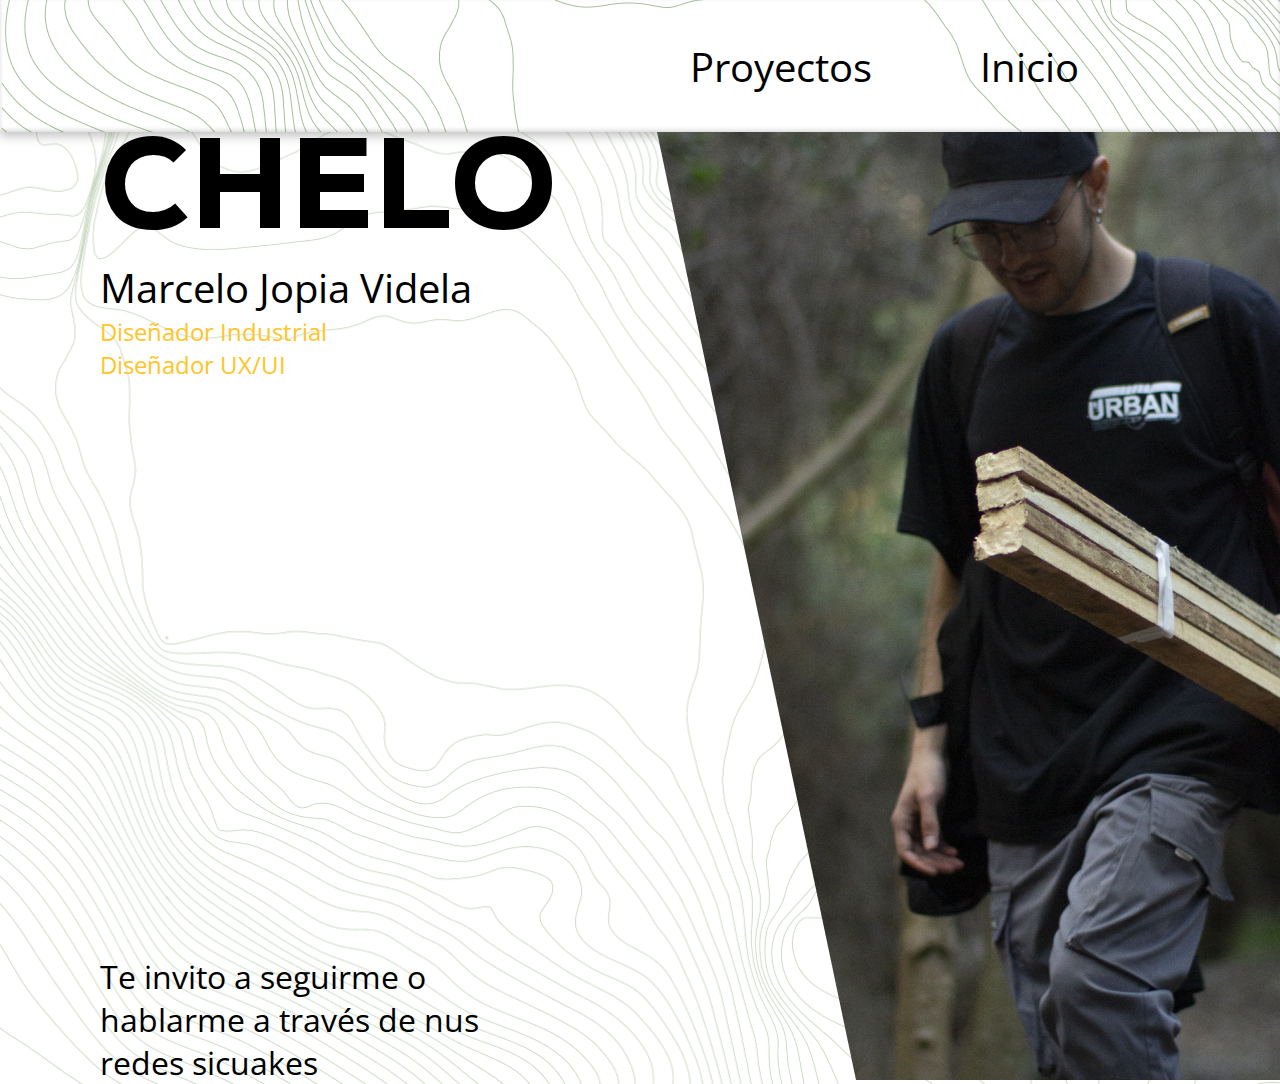
==== index.html @ de1051ea "FirstCommit" ====
<!DOCTYPE html>
<html lang="en">
<head>
    <meta charset="UTF-8">
    <meta name="viewport" content="width=device-width, initial-scale=1.0">
    <title>Document</title>
    <link rel="stylesheet" href="styles/style.css">
    <link rel="preconnect" href="https://fonts.googleapis.com">
    <link rel="preconnect" href="https://fonts.gstatic.com" crossorigin>
    <link href="https://fonts.googleapis.com/css2?family=Open+Sans:ital,wght@0,300..800;1,300..800&display=swap" rel="stylesheet">
</head>
<body>
    <header>
        <div class="navbar">
            <div class="navtext">
                <a href="">Proyectos</a>
            </div>
            <div class="navtext">
                <a href="">Inicio</a>
            </div>
        </div>
    </header>
    <main>
        <div class="flex-inicio">
            <div class="flex-inicio-textos">
                <div>
                    <h1>CHELO</h1>
                    <p style="font-size: 40px;">Marcelo Jopia Videla</p>
                    <p style="font-size: 24px; color: #FFC526;">Diseñador Industrial</p>
                    <p style="font-size: 24px; color: #FFC526;">Diseñador UX/UI</p>
                </div>
                <div>
                    <p  style="font-size: 32px;">Te invito a seguirme o hablarme a través de nus redes sicuakes</p>
                </div>
            </div>
            <div >
                <img src="./assets/img/bosque-palos-1.png" alt="" class="img-inicio">
            </div>
        </div>
    </main>
    <footer>
    </footer>
</body>
</html>
---- styles/style.css ----
*{
    margin: 0;
}

@font-face {
    font-family: 'Nexa-heavy';
    src: url('../assets/fonts/Nexa-Heavy.ttf') format('embedded-opentype'), /* Internet Explorer */
         url('../assets/fonts/Nexa-Heavy.ttf') format('woff2'),             /* Super Modern Browsers */
         url('../assets/fonts/Nexa-Heavy.ttf') format('woff'),              /* Pretty Modern Browsers */
         url('../assets/fonts/Nexa-Heavy.ttf') format('truetype'),          /* Safari, Android, iOS */
         url('../assets/fonts/Nexa-Heavy.ttf') format('svg');
}

body{
    background-image: url(../assets/img/Crv\ de\ nivel\ Quilpue\ background.png);
    background-color: white;
    background-size: 100% 100%;
    -o-background-size: 100% 100%;
    -webkit-background-size: 100% 100%;
    background-size: cover;
}

a{
    text-decoration: none;
    color: black;
}

h1, h2, h3, h4{
    font-family: "Nexa-heavy";
}

h1{
    font-size: 128px;
}

p{
    font-family: "Open Sans";
    font-weight: regular;
}

.navbar{
    height: 132px;
    box-shadow: inset 0px -2px 4px 0px rgba(0,0,0,0.15), 0px 4px 10px 0px rgba(0,0,0,0.25);
    background-image: url(../assets/img/Crv\ de\ nivel\ Quilpue\ nav.png);
    background-color: white;
    background-size: cover;
    display: flex;
    flex-direction: row;
    align-items: center;
    justify-content: end;
    padding: 0px 100px 0px 100px;
    gap: 90px;
}
.navtext{
    width: 200px;
    font-family: "Open Sans";
    font-size: 40px;
}

.flex-inicio{
    display: flex;
    flex-direction: row;
    width: 100vw;
    justify-content: space-between;
}

.flex-inicio-textos{
    margin: 0px 100px 0px 100px ;
    display: flex;
    flex-direction: column;
    justify-content: space-between;
}

.img-inicio{
    filter: drop-shadow(-10 0 20 rgb(0, 0, 0, 25%));
}
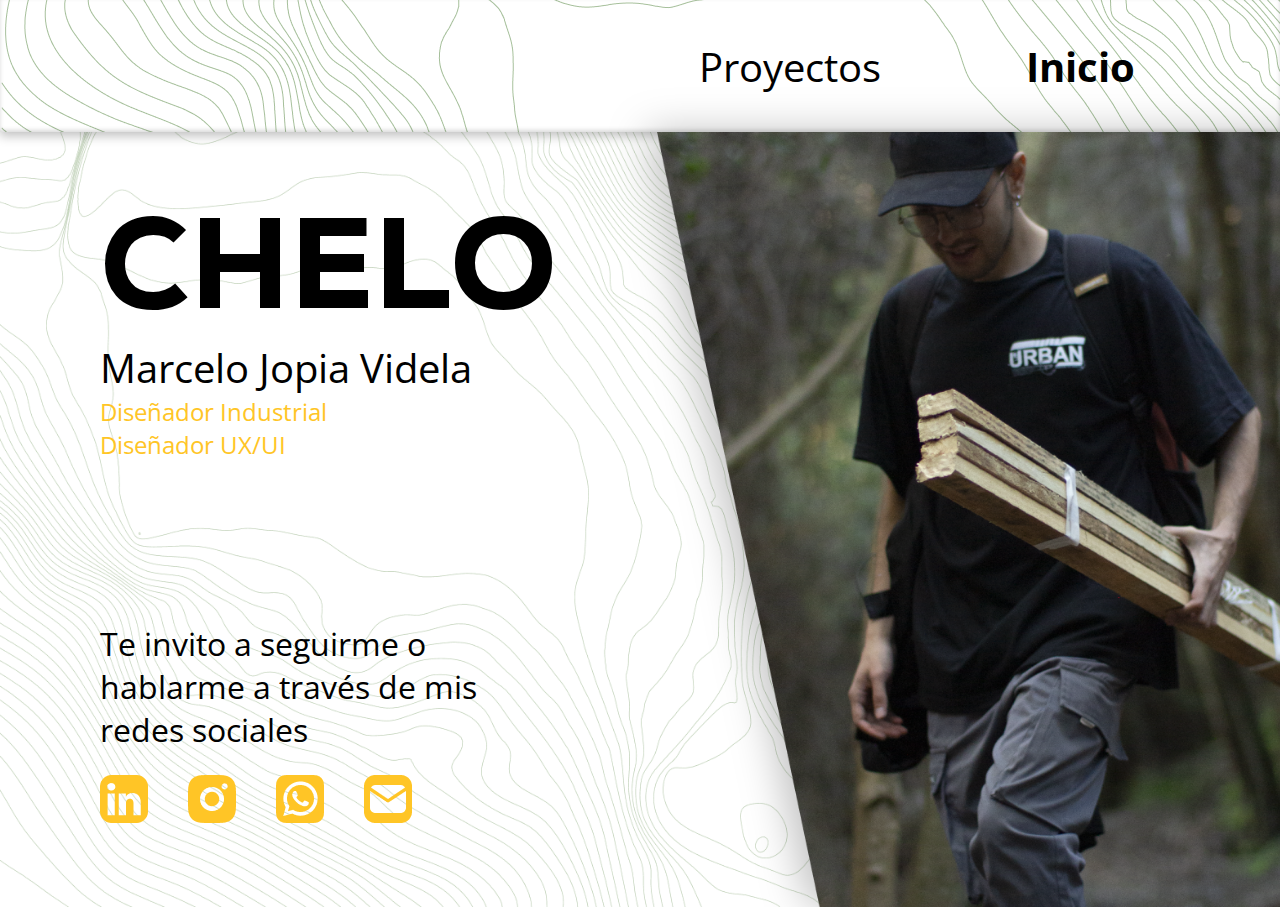
==== commit dc16213c: "Actualizacion1" ====
--- a/index.html
+++ b/index.html
@@ -12,12 +12,8 @@
 <body>
     <header>
         <div class="navbar">
-            <div class="navtext">
-                <a href="">Proyectos</a>
-            </div>
-            <div class="navtext">
-                <a href="">Inicio</a>
-            </div>
+            <a href="./pages/proyectos.html" class="navtext">Proyectos</a>
+            <a href="#" class="navtext activeNav">Inicio</a>
         </div>
     </header>
     <main>
@@ -29,13 +25,25 @@
                     <p style="font-size: 24px; color: #FFC526;">Diseñador Industrial</p>
                     <p style="font-size: 24px; color: #FFC526;">Diseñador UX/UI</p>
                 </div>
-                <div>
-                    <p  style="font-size: 32px;">Te invito a seguirme o hablarme a través de nus redes sicuakes</p>
+                <div class="flex-redes">
+                    <p  style="font-size: 32px;">Te invito a seguirme o hablarme a través de mis redes sociales</p>
+                    <div class="redes">
+                        <a href="https://www.linkedin.com/in/marcelo-jopia-videla-800a271a1/" target="_blank">
+                            <img id="imgIn" src="./assets/img/LinkedIn1.png"/>
+                        </a>
+                        <a href="https://www.instagram.com/chelonganiza/" target="_blank">
+                            <img id="imgIg" src="./assets/img/ig1.png"/>
+                        </a>
+                        <a href="https://api.whatsapp.com/send?phone=56972404000&text=Hola.%20Estaba%20viendo%20tu%20portafolio%20y%20estoy%20interesado%20en%20contactarte!" target="_blank">
+                            <img id="imgWsp" src="./assets/img/wsp1.png"/>
+                        </a>
+                        <a href="mailto:majopia.v@gmail.com?subject=Contacto%20atreves%20de%20portafolio" target="_blank">
+                            <img id="imgMail" src="./assets/img/mail1.png"/>
+                        </a>
+                    </div>
                 </div>
             </div>
-            <div >
-                <img src="./assets/img/bosque-palos-1.png" alt="" class="img-inicio">
-            </div>
+            <img src="./assets/img/bosque-palos-1.png" alt="" class="img-inicio">
         </div>
     </main>
     <footer>
--- a/styles/style.css
+++ b/styles/style.css
@@ -31,9 +31,14 @@
 
 h1{
     font-size: 128px;
-}
-
-p{
+    line-height: 1;
+}
+
+.activeNav{
+    font-weight: 700;
+}
+
+p, button{
     font-family: "Open Sans";
     font-weight: regular;
 }
@@ -50,18 +55,20 @@
     justify-content: end;
     padding: 0px 100px 0px 100px;
     gap: 90px;
+    z-index: 99;
 }
 .navtext{
     width: 200px;
     font-family: "Open Sans";
     font-size: 40px;
+    text-align: center;
 }
 
 .flex-inicio{
     display: flex;
     flex-direction: row;
-    width: 100vw;
     justify-content: space-between;
+    
 }
 
 .flex-inicio-textos{
@@ -69,8 +76,136 @@
     display: flex;
     flex-direction: column;
     justify-content: space-between;
+    padding: 80px 0px;
 }
 
 .img-inicio{
-    filter: drop-shadow(-10 0 20 rgb(0, 0, 0, 25%));
+    filter: drop-shadow(-10px 0px 20px rgb(0, 0, 0, 25%));
+    height: 86.1vh;
+}
+
+a:hover{
+    color: #FFC526;
+}
+
+.flex-redes{
+    display: flex;
+    flex-direction: column;
+    gap: 24px;
+}
+
+.redes{
+    display: flex;
+    flex-direction: row;
+    align-items: center;
+    gap: 40px;
+}
+
+.svgRedes{
+    fill: green !important;
+    height: 48px;
+    width: 48px;
+    
+}
+
+.svgRedes:hover{
+    fill: white !important;
+}
+
+#imgIn:hover {
+    content: url('../assets/img/LinkedIn2.png');
+}
+
+#imgIg:hover {
+    content: url('../assets/img/ig2.png');
+}
+
+#imgWsp:hover {
+    content: url('../assets/img/wsp2.png');
+}
+
+#imgMail:hover {
+    content: url('../assets/img/mail2.png');
+}
+
+::-webkit-scrollbar {
+    width: 8px;
+    height: 8px;
+}
+  
+::-webkit-scrollbar-track {
+    box-shadow: inset 0 0 5px grey; 
+    border-radius: 10px;
+  
+}
+   
+::-webkit-scrollbar-thumb {
+    background: #A6BF9B; 
+    border-radius: 10px;
+      
+}
+  
+::-webkit-scrollbar-thumb:hover {
+    background: #FFC526; 
+}
+
+button{
+    color: white;
+    background-color: #FFC526;
+    font-size: 24px;
+    border: none;
+    border-radius: 16px;
+    padding: 8px 28px;
+    text-align: center;
+}
+
+button:hover{
+    background-color: white;
+    border: 1px solid #FFC526;
+    color: #FFC526;
+    box-shadow: inset 0px 0px 8px 0px #ffc526;
+}
+
+.flexProyectos{
+    display: flex;
+    flex-direction: row;
+    justify-content: space-between;
+    gap: 140px;
+}
+
+.flexRuletaProyectos{
+    min-width: 900px;
+}
+
+.ProyTitulo{
+    background-image: url(../assets/img/herumesbackground.png);
+    box-shadow: inset 0 0 0 2000px rgba(0, 0, 0, 0.3);
+    background-size: cover;
+    border-radius: 0px 0px 168px 0px;
+    width: 718px;
+    height: 168px;
+    display: flex;
+    flex-direction: column;
+    justify-content: center;
+    padding: 0px 0px 0px 28px;
+    background-position: center;
+}
+
+.ProyTitulo:hover{
+    width: 900px;
+    box-shadow: inset 0 0 0 2000px rgba(0, 0, 0, 0.0);
+    background-position: center;
+}
+
+.textPageProyectos{
+    display: flex;
+    flex-direction: column;
+    gap: 60px;
+    padding: 80px 100px;
+}
+
+.curriculum{
+    display: flex;
+    flex-direction: column;
+    gap: 16px;
 }